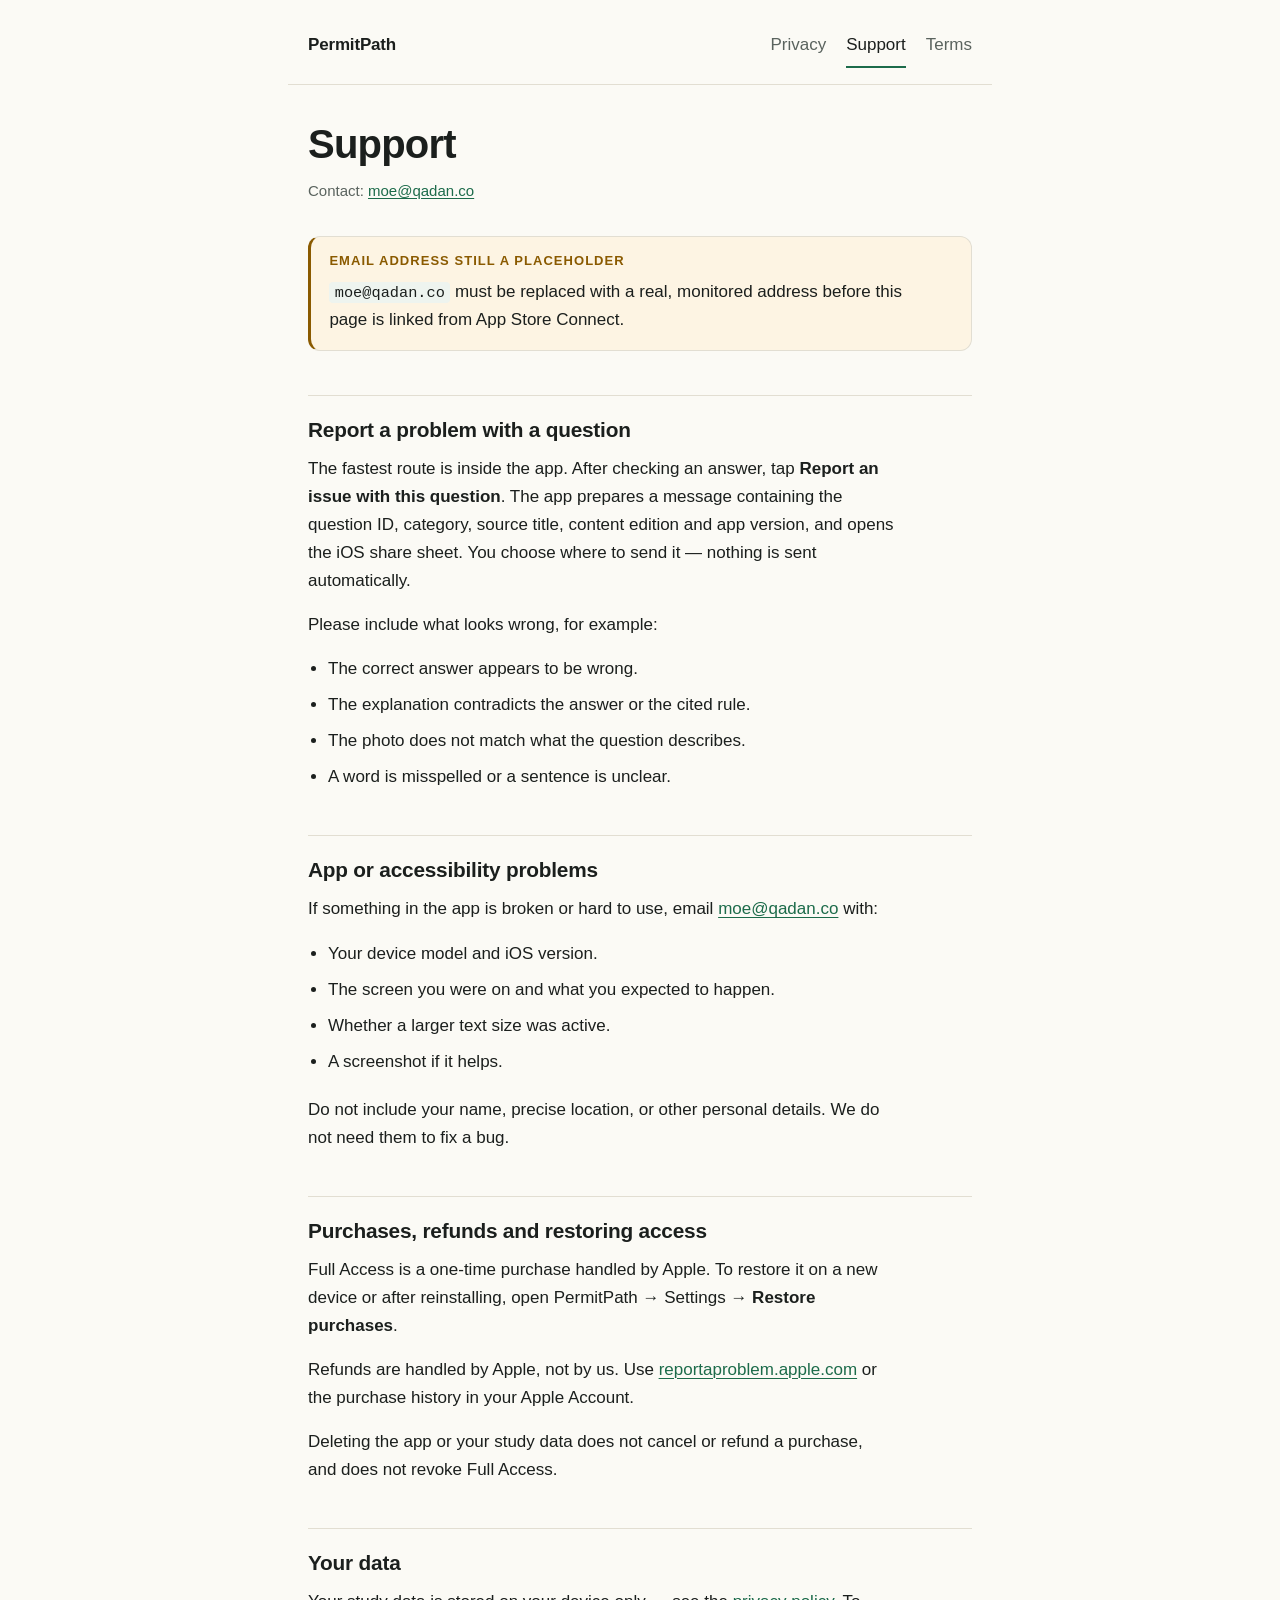
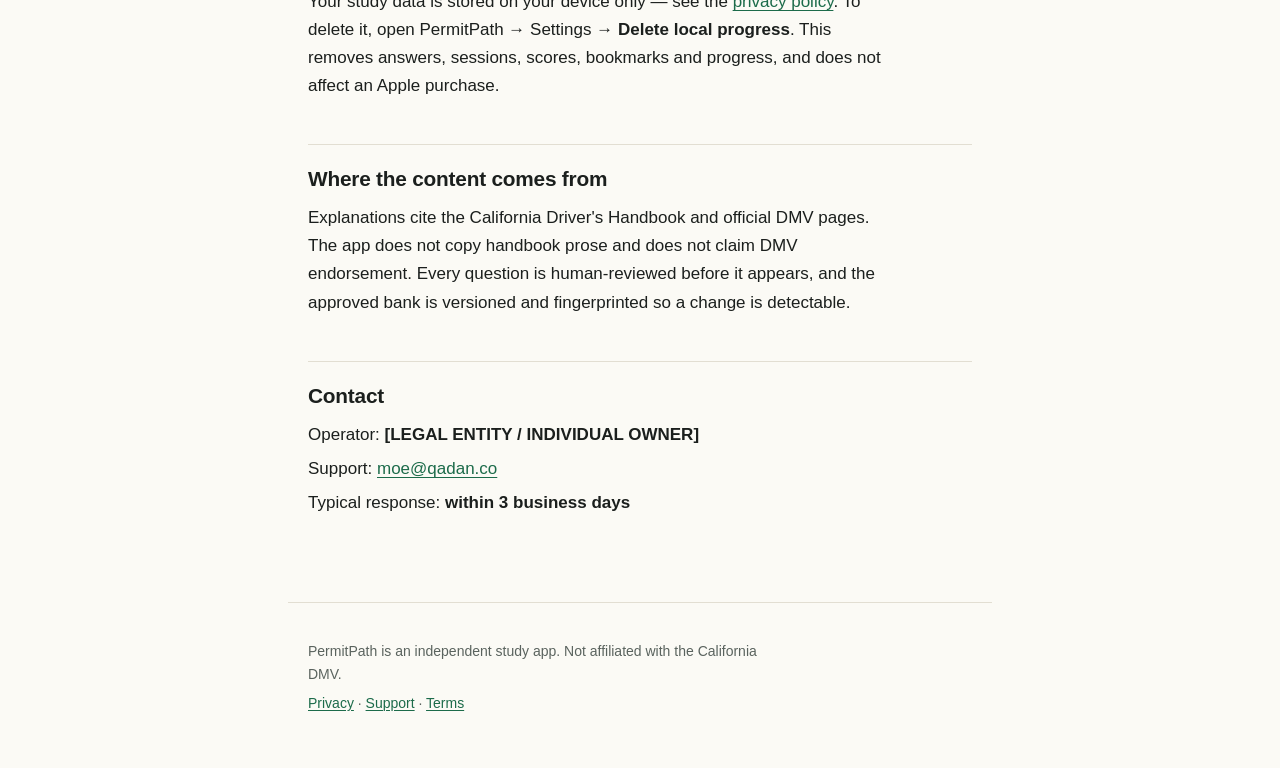
==== support.html @ 0e54e9e1 "Add PermitPath privacy policy, support and terms pages Public hosting for the URLs App Store Connect" ====
<!DOCTYPE html>
<html lang="en-US">
<head>
<meta charset="utf-8">
<meta name="viewport" content="width=device-width, initial-scale=1">
<title>PermitPath — Support</title>
<meta name="description" content="PermitPath support: report a content problem, get help with the app, or ask about a purchase.">
<meta name="robots" content="index,follow">
<link rel="stylesheet" href="assets/style.css">
</head>
<body>
<a class="skip" href="#main">Skip to content</a>

<header class="site-header">
  <a class="brand" href="./">PermitPath</a>
  <nav aria-label="Site">
    <a href="./">Privacy</a>
    <a href="./support.html" aria-current="page">Support</a>
    <a href="./terms.html">Terms</a>
  </nav>
</header>

<main id="main">

<h1>Support</h1>
<p class="meta">
  Contact: <a href="mailto:moe@qadan.co">moe@qadan.co</a>
</p>

<div class="callout callout-warn" role="note">
  <h2 class="callout-title">Email address still a placeholder</h2>
  <p>
    <code>moe@qadan.co</code> must be replaced with a real, monitored address
    before this page is linked from App Store Connect.
  </p>
</div>

<h2 id="report">Report a problem with a question</h2>
<p>
  The fastest route is inside the app. After checking an answer, tap
  <strong>Report an issue with this question</strong>. The app prepares a message
  containing the question ID, category, source title, content edition and app
  version, and opens the iOS share sheet. You choose where to send it — nothing is
  sent automatically.
</p>
<p>Please include what looks wrong, for example:</p>
<ul>
  <li>The correct answer appears to be wrong.</li>
  <li>The explanation contradicts the answer or the cited rule.</li>
  <li>The photo does not match what the question describes.</li>
  <li>A word is misspelled or a sentence is unclear.</li>
</ul>

<h2 id="app">App or accessibility problems</h2>
<p>
  If something in the app is broken or hard to use, email
  <a href="mailto:moe@qadan.co">moe@qadan.co</a> with:
</p>
<ul>
  <li>Your device model and iOS version.</li>
  <li>The screen you were on and what you expected to happen.</li>
  <li>Whether a larger text size was active.</li>
  <li>A screenshot if it helps.</li>
</ul>
<p>
  Do not include your name, precise location, or other personal details. We do not
  need them to fix a bug.
</p>

<h2 id="purchase">Purchases, refunds and restoring access</h2>
<p>
  Full Access is a one-time purchase handled by Apple. To restore it on a new
  device or after reinstalling, open PermitPath → Settings → <strong>Restore
  purchases</strong>.
</p>
<p>
  Refunds are handled by Apple, not by us. Use
  <a href="https://reportaproblem.apple.com" rel="noopener">reportaproblem.apple.com</a>
  or the purchase history in your Apple Account.
</p>
<p>
  Deleting the app or your study data does not cancel or refund a purchase, and
  does not revoke Full Access.
</p>

<h2 id="data">Your data</h2>
<p>
  Your study data is stored on your device only — see the
  <a href="./">privacy policy</a>. To delete it, open PermitPath → Settings →
  <strong>Delete local progress</strong>. This removes answers, sessions, scores,
  bookmarks and progress, and does not affect an Apple purchase.
</p>

<h2 id="sources">Where the content comes from</h2>
<p>
  Explanations cite the California Driver's Handbook and official DMV pages. The
  app does not copy handbook prose and does not claim DMV endorsement. Every
  question is human-reviewed before it appears, and the approved bank is versioned
  and fingerprinted so a change is detectable.
</p>

<h2 id="contact">Contact</h2>
<ul class="contact">
  <li>Operator: <strong>[LEGAL ENTITY / INDIVIDUAL OWNER]</strong></li>
  <li>Support: <a href="mailto:moe@qadan.co">moe@qadan.co</a></li>
  <li>Typical response: <strong>within 3 business days</strong></li>
</ul>

</main>

<footer class="site-footer">
  <p>PermitPath is an independent study app. Not affiliated with the California DMV.</p>
  <p><a href="./">Privacy</a> · <a href="./support.html">Support</a> · <a href="./terms.html">Terms</a></p>
</footer>
</body>
</html>
---- assets/style.css ----
/* PermitPath legal pages.
   Deliberately plain: this is reading material, not a marketing page.
   One column, generous line-height, large tap targets, no decorative motion. */

:root {
  --canvas: #fbfaf5;
  --surface: #ffffff;
  --ink: #1b1f1d;
  --muted: #5a635e;
  --rule: #e2ded2;
  --accent: #1c6b4a;
  --accent-soft: #eef4ef;
  --warn: #8a5a00;
  --warn-soft: #fdf4e3;
  --max: 44rem;
}

@media (prefers-color-scheme: dark) {
  :root {
    --canvas: #131715;
    --surface: #1a201d;
    --ink: #e8e6df;
    --muted: #a3aca6;
    --rule: #2b322e;
    --accent: #8adbb0;
    --accent-soft: #1b2620;
    --warn: #e5b567;
    --warn-soft: #2a2317;
  }
}

*, *::before, *::after { box-sizing: border-box; }

html { -webkit-text-size-adjust: 100%; }

body {
  margin: 0;
  background: var(--canvas);
  color: var(--ink);
  font: 400 1.0625rem/1.65 -apple-system, BlinkMacSystemFont, "Segoe UI", Roboto, Helvetica, Arial, sans-serif;
}

.skip {
  position: absolute;
  left: -9999px;
}
.skip:focus {
  left: 1rem;
  top: 1rem;
  z-index: 10;
  padding: .6rem .9rem;
  background: var(--surface);
  border: 2px solid var(--accent);
  border-radius: .5rem;
}

/* Header ---------------------------------------------------------------- */

.site-header {
  display: flex;
  flex-wrap: wrap;
  gap: .75rem 1.5rem;
  align-items: baseline;
  justify-content: space-between;
  max-width: var(--max);
  margin: 0 auto;
  padding: 1.5rem 1.25rem 1rem;
  border-bottom: 1px solid var(--rule);
}

.brand {
  font-weight: 650;
  font-size: 1.0625rem;
  letter-spacing: -.01em;
  color: var(--ink);
  text-decoration: none;
}

.site-header nav {
  display: flex;
  gap: 1.25rem;
}

.site-header nav a {
  color: var(--muted);
  text-decoration: none;
  padding: .35rem 0;
  min-height: 44px;
  display: inline-flex;
  align-items: center;
  border-bottom: 2px solid transparent;
}

.site-header nav a:hover { color: var(--ink); }

.site-header nav a[aria-current="page"] {
  color: var(--ink);
  border-bottom-color: var(--accent);
}

/* Main ------------------------------------------------------------------ */

main {
  max-width: var(--max);
  margin: 0 auto;
  padding: 2.25rem 1.25rem 4rem;
}

h1 {
  font-size: clamp(1.85rem, 1.4rem + 2vw, 2.5rem);
  line-height: 1.15;
  letter-spacing: -.02em;
  margin: 0 0 .75rem;
  font-weight: 680;
}

h2 {
  font-size: 1.3rem;
  line-height: 1.3;
  letter-spacing: -.01em;
  margin: 2.75rem 0 .75rem;
  padding-top: 1.25rem;
  border-top: 1px solid var(--rule);
  font-weight: 640;
}

h3 {
  font-size: 1.05rem;
  margin: 1.75rem 0 .5rem;
  font-weight: 620;
}

p, li { max-width: 62ch; }

p { margin: 0 0 1rem; }

ul, ol { margin: 0 0 1.25rem; padding-left: 1.25rem; }

li { margin-bottom: .5rem; }

a {
  color: var(--accent);
  text-underline-offset: .15em;
  text-decoration-thickness: 1px;
}

a:hover { text-decoration-thickness: 2px; }

strong { font-weight: 640; }

code {
  font-family: ui-monospace, SFMono-Regular, Menlo, monospace;
  font-size: .9em;
  background: var(--accent-soft);
  padding: .1em .35em;
  border-radius: .25rem;
  overflow-wrap: anywhere;
}

.meta {
  color: var(--muted);
  font-size: .9375rem;
  margin-bottom: 2rem;
}

.dot { padding: 0 .45rem; }

/* Summary list ---------------------------------------------------------- */

.summary {
  list-style: none;
  padding: 0;
  margin: 0 0 1.5rem;
  display: grid;
  gap: .6rem;
}

.summary li {
  background: var(--surface);
  border: 1px solid var(--rule);
  border-radius: .75rem;
  padding: .85rem 1rem;
  margin: 0;
}

/* Callouts -------------------------------------------------------------- */

.callout {
  background: var(--accent-soft);
  border: 1px solid var(--rule);
  border-radius: .75rem;
  padding: 1rem 1.15rem;
  margin: 1.5rem 0;
}

.callout p { margin: 0; }
.callout p + p { margin-top: .75rem; }

.callout-warn {
  background: var(--warn-soft);
  border-left: 3px solid var(--warn);
}

.callout-title {
  font-size: .8125rem;
  text-transform: uppercase;
  letter-spacing: .08em;
  color: var(--warn);
  border: 0;
  padding: 0;
  margin: 0 0 .5rem;
  font-weight: 680;
}

/* Table ----------------------------------------------------------------- */

table {
  width: 100%;
  border-collapse: collapse;
  margin: 1.25rem 0 1.5rem;
  font-size: .9688rem;
}

th, td {
  text-align: left;
  padding: .7rem .75rem;
  border-bottom: 1px solid var(--rule);
  vertical-align: top;
}

thead th {
  font-size: .8125rem;
  text-transform: uppercase;
  letter-spacing: .06em;
  color: var(--muted);
  font-weight: 620;
}

tbody tr:last-child td { border-bottom: 0; }

/* Contact list ---------------------------------------------------------- */

.contact {
  list-style: none;
  padding: 0;
  display: grid;
  gap: .4rem;
}

.contact li { margin: 0; }

/* Footer ---------------------------------------------------------------- */

.site-footer {
  max-width: var(--max);
  margin: 0 auto;
  padding: 2rem 1.25rem 3rem;
  border-top: 1px solid var(--rule);
  color: var(--muted);
  font-size: .875rem;
}

.site-footer p { margin: .35rem 0; }

.visually-hidden {
  position: absolute;
  width: 1px; height: 1px;
  padding: 0; margin: -1px;
  overflow: hidden;
  clip: rect(0 0 0 0);
  white-space: nowrap;
  border: 0;
}

@media (max-width: 30rem) {
  table { font-size: .9063rem; }
  th, td { padding: .55rem .5rem; }
}

/* Printing a policy is a real use case: someone disputing a purchase. */
@media print {
  :root { --canvas: #fff; --ink: #000; --muted: #333; --rule: #bbb; }
  .site-header nav, .skip { display: none; }
  main { padding: 0; max-width: none; }
  h2 { break-after: avoid; }
  a { color: #000; }
}
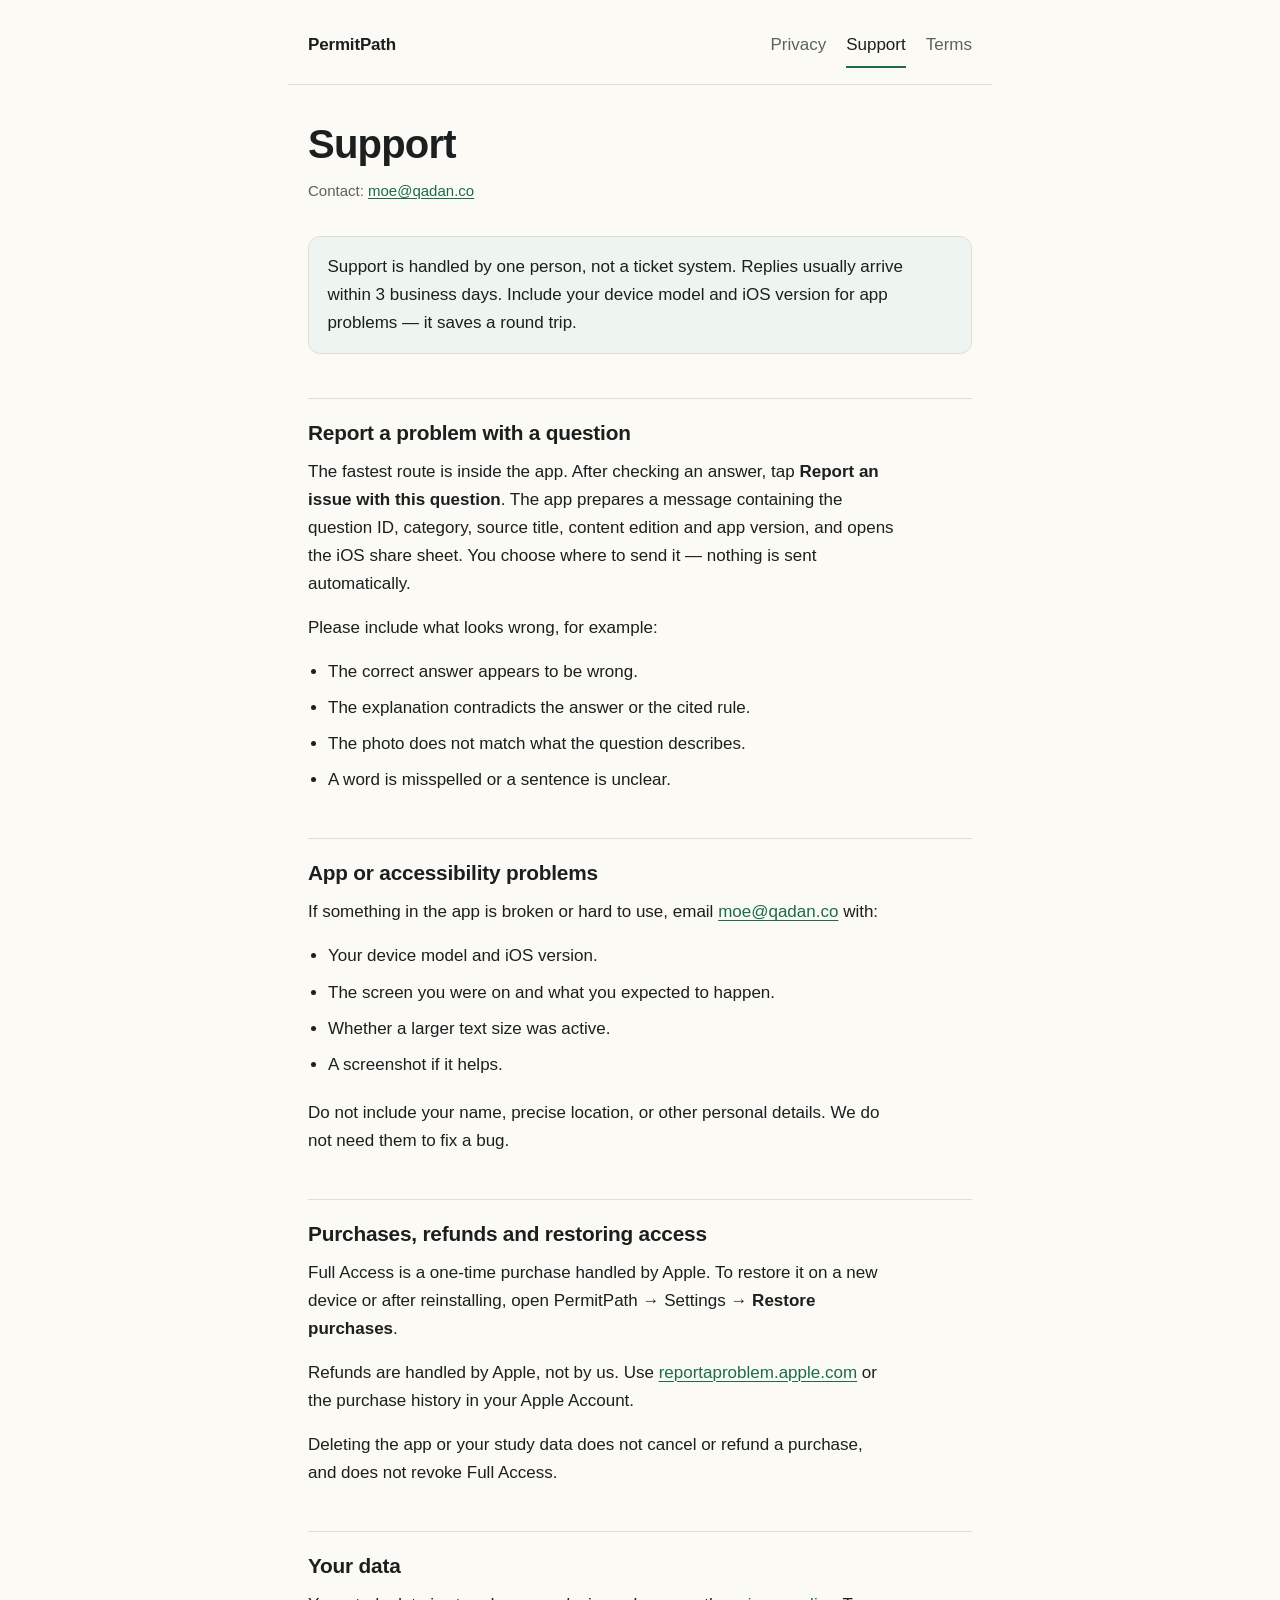
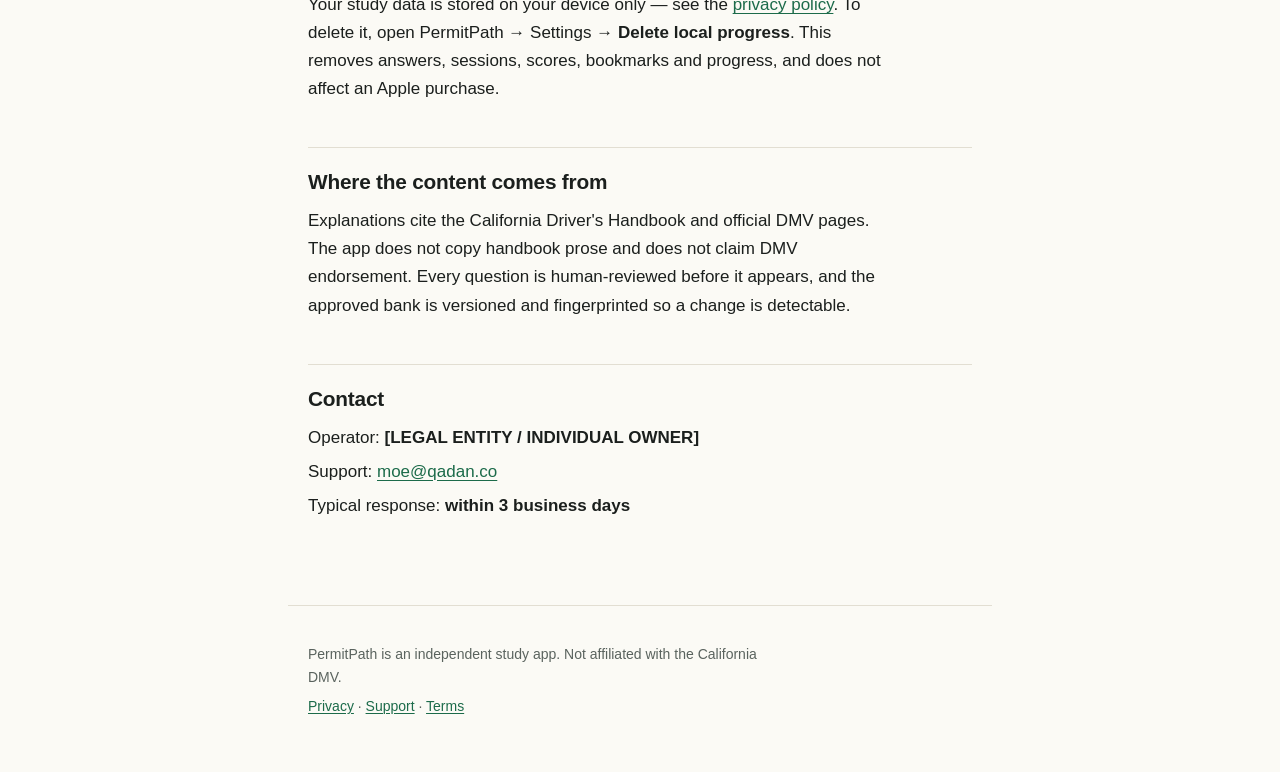
==== commit 6d8865a9: "Fix stale placeholder notice on the support page The callout said the support email was still a plac" ====
--- a/support.html
+++ b/support.html
@@ -6,6 +6,7 @@
 <title>PermitPath — Support</title>
 <meta name="description" content="PermitPath support: report a content problem, get help with the app, or ask about a purchase.">
 <meta name="robots" content="index,follow">
+<link rel="icon" href="favicon.svg" type="image/svg+xml">
 <link rel="stylesheet" href="assets/style.css">
 </head>
 <body>
@@ -27,11 +28,11 @@
   Contact: <a href="mailto:moe@qadan.co">moe@qadan.co</a>
 </p>
 
-<div class="callout callout-warn" role="note">
-  <h2 class="callout-title">Email address still a placeholder</h2>
+<div class="callout">
   <p>
-    <code>moe@qadan.co</code> must be replaced with a real, monitored address
-    before this page is linked from App Store Connect.
+    Support is handled by one person, not a ticket system. Replies usually arrive
+    within 3 business days. Include your device model and iOS version for app
+    problems — it saves a round trip.
   </p>
 </div>
 
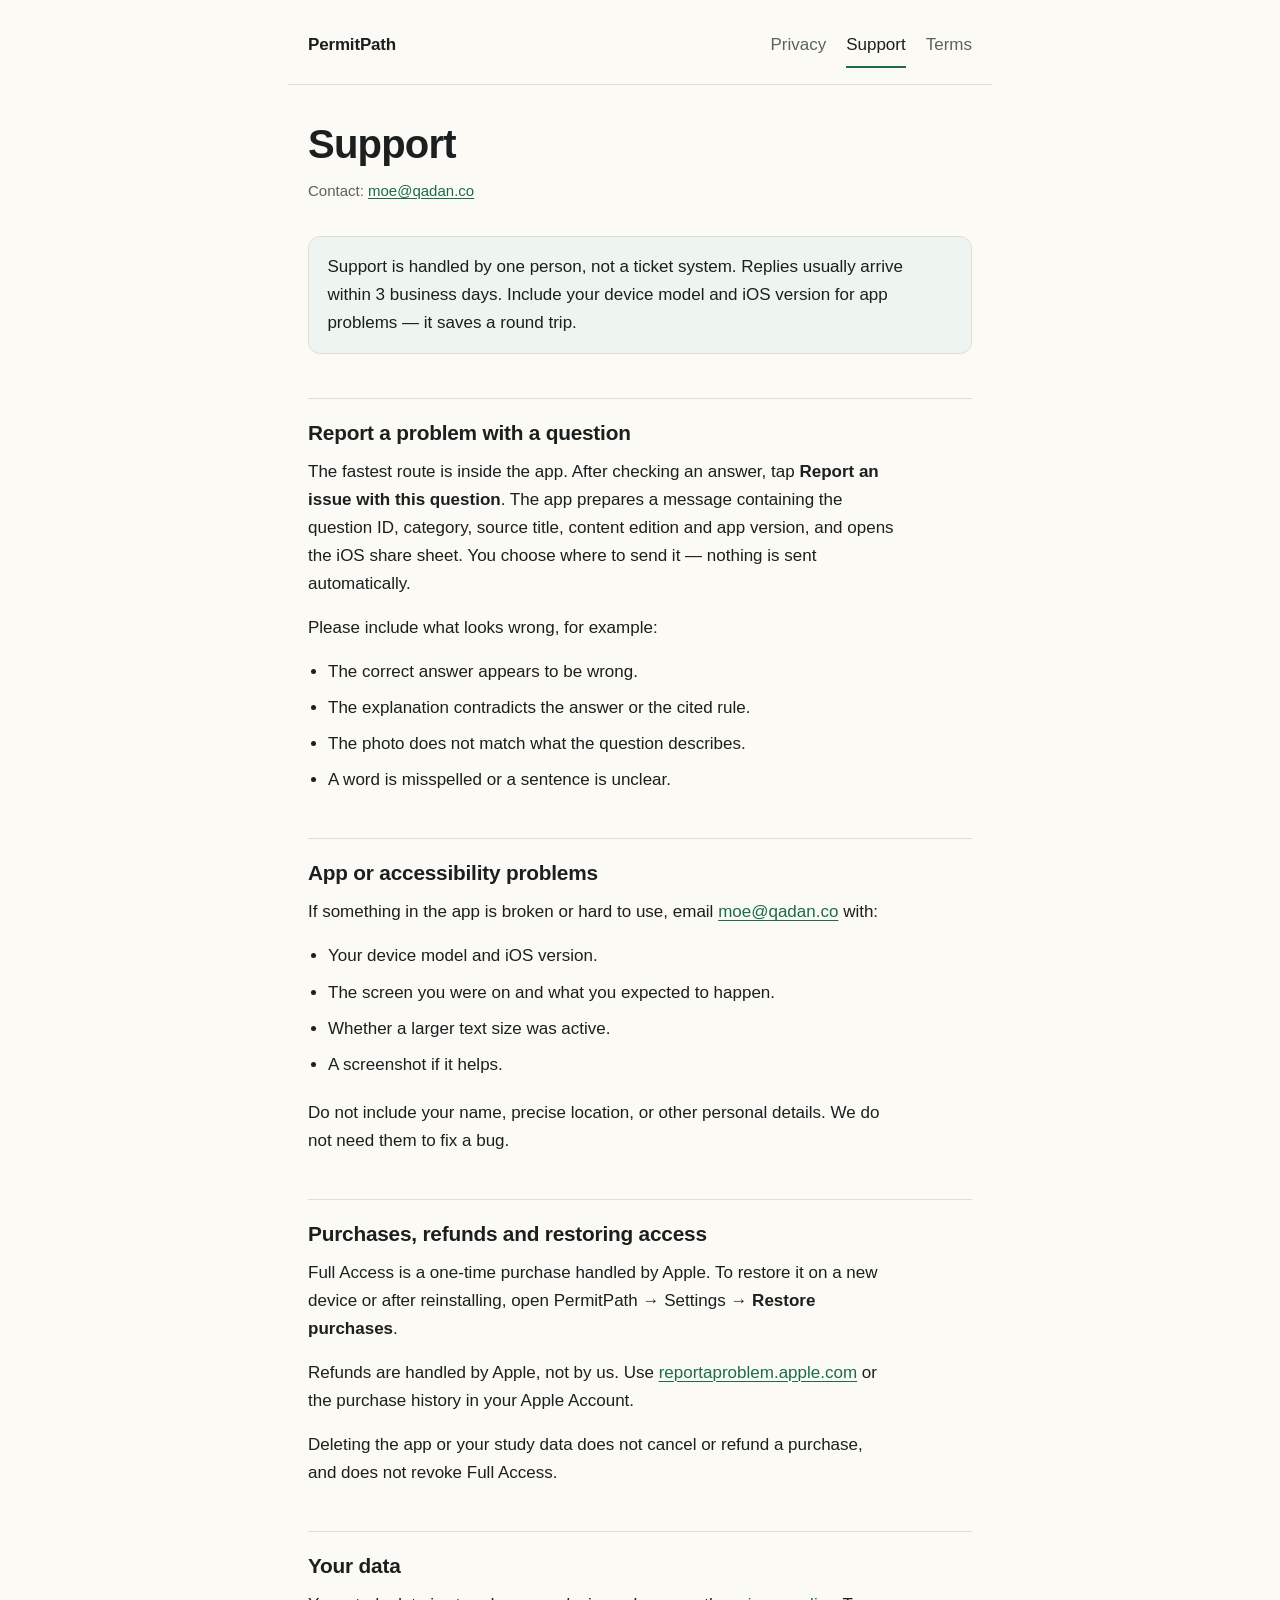
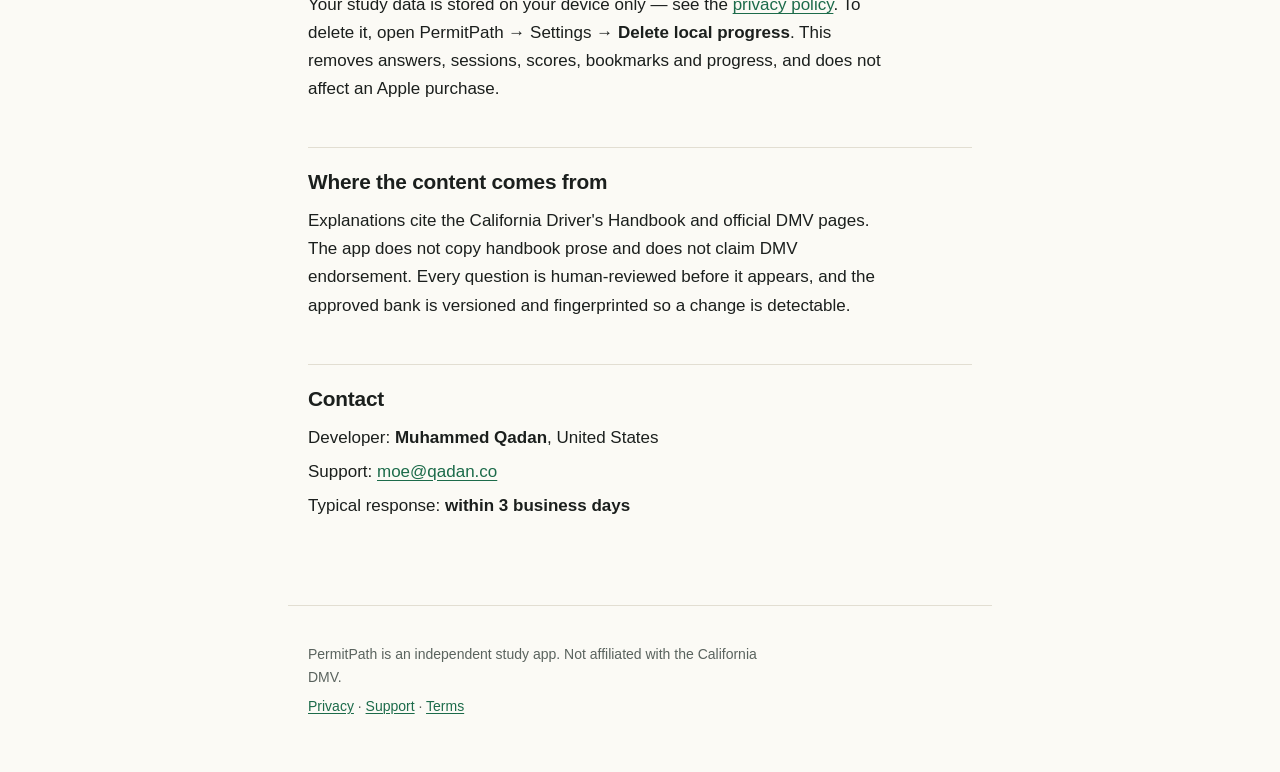
==== commit 57906a0e: "Name the developer directly and drop the placeholder scaffolding An individual developer does not ne" ====
--- a/support.html
+++ b/support.html
@@ -102,7 +102,7 @@
 
 <h2 id="contact">Contact</h2>
 <ul class="contact">
-  <li>Operator: <strong>[LEGAL ENTITY / INDIVIDUAL OWNER]</strong></li>
+  <li>Developer: <strong>Muhammed Qadan</strong>, United States</li>
   <li>Support: <a href="mailto:moe@qadan.co">moe@qadan.co</a></li>
   <li>Typical response: <strong>within 3 business days</strong></li>
 </ul>
